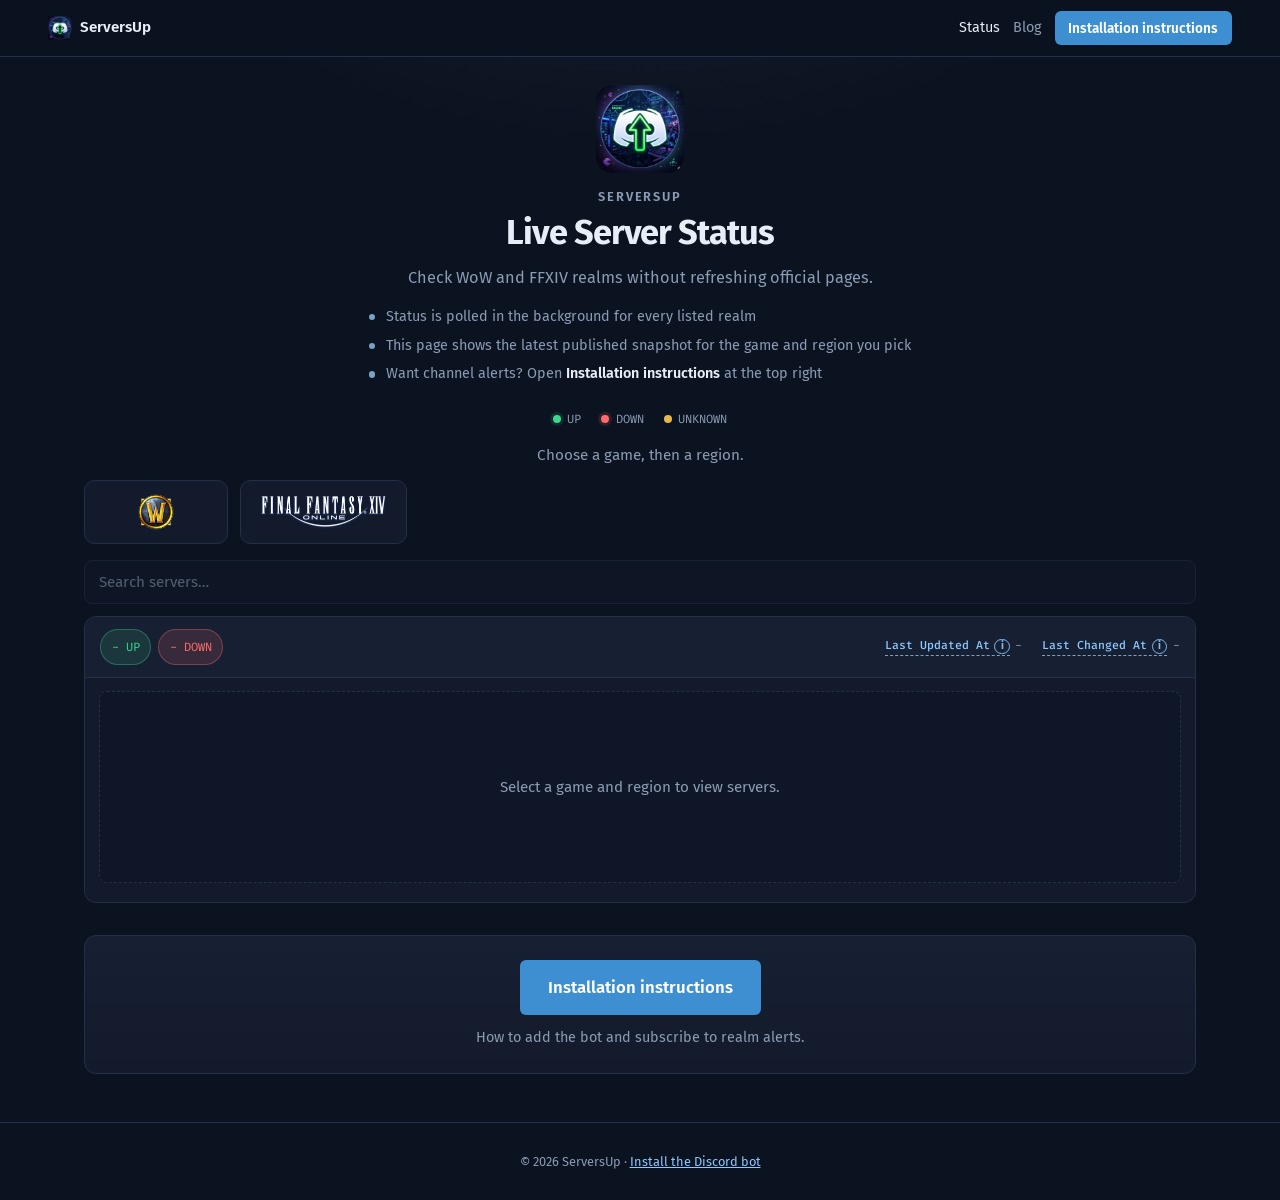
==== index.html @ 2ba9697f "Unify site nav and fix blog post links under /blog. Use status-width nav everywhere, root-absolute h" ====
<!doctype html>
<html lang="en" class="page-status">
  <head>
    <meta charset="utf-8" />
    <meta name="viewport" content="width=device-width, initial-scale=1" />
    <script async src="https://www.googletagmanager.com/gtag/js?id=G-ZQGB78C9LT"></script>
    <script>
      window.dataLayer = window.dataLayer || [];
      function gtag(){dataLayer.push(arguments);}
      gtag("js", new Date());
      gtag("config", "G-ZQGB78C9LT");
    </script>
    <meta
      name="description"
      content="Live World of Warcraft and Final Fantasy XIV server status. UP/DOWN for every region and realm."
    />
    <meta name="google-site-verification" content="3O4IgP7ot535317-PgIAuTH9Vs6JbioPY5-s9xnembQ" />
    <link rel="canonical" href="https://serversup.armasn.dev/" />
    <title>ServersUp | Live Game Server Status</title>
    <meta property="og:type" content="website" />
    <meta property="og:title" content="ServersUp | Live Game Server Status" />
    <meta
      property="og:description"
      content="Live World of Warcraft and Final Fantasy XIV server status. UP/DOWN for every region and realm."
    />
    <meta property="og:url" content="https://serversup.armasn.dev/" />
    <meta property="og:image" content="https://serversup.armasn.dev/assets/serversup-logo.png" />
    <meta name="twitter:card" content="summary" />
    <meta name="twitter:title" content="ServersUp | Live Game Server Status" />
    <meta
      name="twitter:description"
      content="Live World of Warcraft and Final Fantasy XIV server status. UP/DOWN for every region and realm."
    />
    <meta name="twitter:image" content="https://serversup.armasn.dev/assets/serversup-logo.png" />
    <link rel="icon" href="/assets/serversup-logo.png" type="image/png" />
    <link rel="stylesheet" href="/styles.css" />
  </head>
  <body>
    <a class="skip-link" href="#status">Skip to status</a>

    <header class="site-header">
      <nav class="nav" aria-label="Primary">
        <a class="brand" href="/">
          <img src="/assets/serversup-logo.png" alt="" width="24" height="24" decoding="async" />
          <span>ServersUp</span>
        </a>
        <div class="nav-links">
          <a class="nav-link is-current" href="/" aria-current="page">Status</a>
          <a class="nav-link" href="/blog/">Blog</a>
          <a class="btn-cta btn-cta--sm" href="/install/">Installation instructions</a>
        </div>
      </nav>
    </header>

    <main class="status-page" id="status">
      <header class="status-hero">
        <img
          class="status-hero__logo"
          src="./assets/serversup-logo.png"
          alt=""
          width="88"
          height="88"
          decoding="async"
        />
        <p class="status-hero__brand">ServersUp</p>
        <h1 class="status-hero__title">Live Server Status</h1>
        <p class="status-hero__lede">
          Check WoW and FFXIV realms without refreshing official pages.
        </p>
        <ul class="status-hero__points" aria-label="How this page works">
          <li>Status is polled in the background for every listed realm</li>
          <li>This page shows the latest published snapshot for the game and region you pick</li>
          <li>Want channel alerts? Open <strong>Installation instructions</strong> at the top right</li>
        </ul>
      </header>

      <div class="status-legend" aria-label="Status legend">
        <span class="status-legend__item"><span class="server-dot server-dot--up" aria-hidden="true"></span> UP</span>
        <span class="status-legend__item"><span class="server-dot server-dot--down" aria-hidden="true"></span> DOWN</span>
        <span class="status-legend__item"><span class="server-dot server-dot--unknown" aria-hidden="true"></span> UNKNOWN</span>
      </div>

      <p class="status-prompt" data-status-sub>Choose a game, then a region.</p>

      <div class="status-pick" data-status-games role="tablist" aria-label="Game">
        <button
          type="button"
          class="status-pick__btn"
          data-pick-game="wow"
          role="tab"
          aria-selected="false"
          aria-label="World of Warcraft"
        >
          <img
            class="status-pick__logo"
            src="./assets/wow-logo-small-transparent.png"
            alt=""
            width="120"
            height="48"
            decoding="async"
          />
        </button>
        <button
          type="button"
          class="status-pick__btn"
          data-pick-game="ffxiv"
          role="tab"
          aria-selected="false"
          aria-label="Final Fantasy XIV"
        >
          <img
            class="status-pick__logo status-pick__logo--wide"
            src="./assets/ffxiv-logo-small-transparent.png"
            alt=""
            width="140"
            height="48"
            decoding="async"
          />
        </button>
      </div>

      <div class="status-pick status-pick--regions" data-status-regions hidden role="tablist" aria-label="Region"></div>

      <div class="status-panel" data-status-panel>
        <div class="status-toolbar">
          <label class="sr-only" for="status-search">Search servers</label>
          <input
            id="status-search"
            class="status-search"
            type="search"
            placeholder="Search servers…"
            data-status-search
            autocomplete="off"
            disabled
          />
        </div>

        <div class="server-panel">
          <div class="status-summary" data-status-foot>
            <div class="status-totals" data-status-totals aria-live="polite">
              <span class="stat stat--up">- UP</span>
              <span class="stat stat--down">- DOWN</span>
            </div>
            <div class="status-meta" data-status-meta aria-live="polite">
              <div class="status-meta__line">
                <button
                  type="button"
                  class="status-meta__label status-meta__label--hint"
                  data-tip="When this list was last automatically refreshed."
                  aria-describedby="tip-updated"
                >
                  Last Updated At
                  <span class="status-meta__info" aria-hidden="true">i</span>
                </button>
                <span data-meta-updated>-</span>
                <span class="status-tip" id="tip-updated" role="tooltip">
                  When this list was last automatically refreshed.
                </span>
              </div>
              <div class="status-meta__line">
                <button
                  type="button"
                  class="status-meta__label status-meta__label--hint"
                  data-tip="When a server in this list went up or down most recently. Instantly updates when a server does go up or down."
                  aria-describedby="tip-changed"
                >
                  Last Changed At
                  <span class="status-meta__info" aria-hidden="true">i</span>
                </button>
                <span data-meta-changed>-</span>
                <span class="status-tip" id="tip-changed" role="tooltip">
                  When a server in this list went up or down most recently. Instantly updates when a server does go up or down.
                </span>
              </div>
            </div>
          </div>

          <div class="server-grid" data-status-grid aria-live="polite">
            <div class="server-placeholder" data-status-placeholder>
              Select a game and region to view servers.
            </div>
          </div>
        </div>

        <p class="status-inline-msg status-inline-msg--error" data-status-error hidden></p>
        <p class="status-inline-msg" data-status-loading hidden>Loading statuses…</p>
      </div>

      <div class="status-cta">
        <a class="btn-cta btn-cta--lg" href="./install/">Installation instructions</a>
        <p class="status-cta__hint">How to add the bot and subscribe to realm alerts.</p>
      </div>
    </main>

    <footer class="site-footer">
      <p>© <span id="year"></span> ServersUp · <a href="./install/">Install the Discord bot</a></p>
    </footer>

    <script src="./status.js"></script>
  </body>
</html>
---- styles.css ----
@import url("https://fonts.googleapis.com/css2?family=Fira+Code:wght@400;500;600&family=Fira+Sans:wght@400;500;600;700&display=swap");

:root {
  --bg: #0b1220;
  --bg-elevated: #121a2b;
  --bg-soft: #172033;
  --text: #e8eef7;
  --muted: #8b9bb4;
  --border: #243049;
  --border-strong: #334564;
  --link: #8ec8ff;
  --link-hover: #c2e0ff;
  --accent: #7aa2c4;
  --accent-dim: rgba(122, 162, 196, 0.16);
  --up: #3dd68c;
  --up-dim: rgba(61, 214, 140, 0.12);
  --down: #ff6b6b;
  --down-dim: rgba(255, 107, 107, 0.14);
  --unknown: #e6b84d;
  --unknown-dim: rgba(230, 184, 77, 0.14);
  --discord: #5865f2;
  --discord-hover: #4752c4;
  --cta: #3d8fd1;
  --cta-hover: #2f7bb8;
  --max: 58rem;
  --max-status: 72rem;
  --demo-bleed: 1.5rem;
  --radius: 0.5rem;
  --font-sans: "Fira Sans", ui-sans-serif, system-ui, sans-serif;
  --font-mono: "Fira Code", ui-monospace, SFMono-Regular, Menlo, monospace;
  --ease: 160ms ease;
  --scrollbar-size: 8px;
  --scrollbar-track: transparent;
  --scrollbar-thumb: #334564;
  --scrollbar-thumb-hover: #4a6288;
}

*,
*::before,
*::after {
  box-sizing: border-box;
}

html {
  scroll-behavior: smooth;
  scrollbar-width: thin;
  scrollbar-color: var(--scrollbar-thumb) var(--scrollbar-track);
}

html::-webkit-scrollbar,
body::-webkit-scrollbar,
*::-webkit-scrollbar {
  width: var(--scrollbar-size);
  height: var(--scrollbar-size);
}

html::-webkit-scrollbar-track,
body::-webkit-scrollbar-track,
*::-webkit-scrollbar-track {
  background: var(--scrollbar-track);
}

html::-webkit-scrollbar-thumb,
body::-webkit-scrollbar-thumb,
*::-webkit-scrollbar-thumb {
  background: var(--scrollbar-thumb);
  border-radius: 999px;
  border: 2px solid transparent;
  background-clip: padding-box;
}

html::-webkit-scrollbar-thumb:hover,
body::-webkit-scrollbar-thumb:hover,
*::-webkit-scrollbar-thumb:hover {
  background: var(--scrollbar-thumb-hover);
  background-clip: padding-box;
}

body {
  margin: 0;
  min-height: 100vh;
  font: 1rem/1.55 var(--font-sans);
  color: var(--text);
  background:
    radial-gradient(ellipse 70% 40% at 50% -10%, rgba(122, 162, 196, 0.1), transparent 55%),
    var(--bg);
}

img {
  max-width: 100%;
  height: auto;
}

a {
  color: var(--link);
  transition: color var(--ease);
}

a:hover {
  color: var(--link-hover);
}

code {
  font-family: var(--font-mono);
  font-size: 0.88em;
  padding: 0.1em 0.35em;
  border-radius: 0.25rem;
  background: var(--bg-elevated);
  border: 1px solid var(--border);
}

.sr-only {
  position: absolute;
  width: 1px;
  height: 1px;
  padding: 0;
  margin: -1px;
  overflow: hidden;
  clip: rect(0, 0, 0, 0);
  white-space: nowrap;
  border: 0;
}

.skip-link {
  position: absolute;
  left: -9999px;
}

.skip-link:focus {
  left: 1rem;
  top: 1rem;
  padding: 0.5rem 0.75rem;
  background: var(--bg-elevated);
  border: 1px solid var(--border-strong);
  border-radius: var(--radius);
  z-index: 30;
  color: var(--text);
}

/* -- Header -- */

.site-header {
  position: sticky;
  top: 0;
  z-index: 20;
  border-bottom: 1px solid var(--border);
  padding: 0.7rem 1.25rem;
  background: rgba(11, 18, 32, 0.9);
  backdrop-filter: blur(12px);
}

.nav {
  display: flex;
  flex-wrap: wrap;
  align-items: center;
  justify-content: space-between;
  gap: 0.75rem;
  max-width: calc(var(--max-status) + 2rem);
  margin-inline: auto;
}

.brand {
  display: flex;
  align-items: center;
  gap: 0.5rem;
  font-weight: 600;
  font-size: 0.95rem;
  color: var(--text);
  text-decoration: none;
  cursor: pointer;
}

.brand:hover {
  color: var(--text);
  text-decoration: none;
}

.nav-toggle {
  display: none;
  padding: 0.5rem 0.85rem;
  border: 1px solid var(--border);
  background: var(--bg-elevated);
  color: var(--text);
  font-family: var(--font-sans);
  font-size: 0.9rem;
  border-radius: var(--radius);
  cursor: pointer;
}

.nav-links {
  display: flex;
  flex-wrap: wrap;
  align-items: center;
  gap: 0.85rem;
  font-size: 0.9rem;
}

.nav-link {
  color: var(--muted);
  text-decoration: none;
  cursor: pointer;
}

.nav-link:hover {
  color: var(--text);
  text-decoration: none;
}

.nav-link.is-current {
  color: var(--text);
}

.btn-discord {
  display: inline-flex;
  align-items: center;
  justify-content: center;
  padding: 0.55rem 1.1rem;
  border: none;
  border-radius: 6px;
  background: var(--discord);
  color: #fff;
  font-family: var(--font-sans);
  font-size: 0.9rem;
  font-weight: 600;
  text-decoration: none;
  cursor: pointer;
  transition: background var(--ease);
}

.btn-discord:hover {
  background: var(--discord-hover);
  color: #fff;
  text-decoration: none;
}

.btn-discord--sm {
  padding: 0.4rem 0.8rem;
  font-size: 0.85rem;
}

.btn-cta {
  display: inline-flex;
  align-items: center;
  justify-content: center;
  padding: 0.55rem 1.1rem;
  border: none;
  border-radius: 6px;
  background: var(--cta);
  color: #fff;
  font-family: var(--font-sans);
  font-size: 0.9rem;
  font-weight: 600;
  text-decoration: none;
  cursor: pointer;
  white-space: nowrap;
  transition: background var(--ease);
}

.btn-cta:hover {
  background: var(--cta-hover);
  color: #fff;
  text-decoration: none;
}

.btn-cta--sm {
  padding: 0.4rem 0.85rem;
  font-size: 0.85rem;
}

.btn-cta--lg {
  padding: 0.9rem 1.75rem;
  font-size: 1.05rem;
  min-height: 52px;
}

/* -- Status page -- */

.status-page {
  max-width: var(--max-status);
  margin-inline: auto;
  padding: 1.5rem 1.25rem 3rem;
}

.status-hero {
  text-align: center;
  max-width: 40rem;
  margin: 0.25rem auto 1.5rem;
}

.status-hero__logo {
  display: block;
  width: 88px;
  height: 88px;
  margin: 0 auto 0.85rem;
  border-radius: 1rem;
}

.status-hero__brand {
  margin: 0;
  font-size: 0.8rem;
  font-weight: 600;
  letter-spacing: 0.14em;
  text-transform: uppercase;
  color: var(--muted);
}

.status-hero__title {
  margin: 0.4rem 0 0;
  font-size: clamp(1.65rem, 3.5vw, 2.15rem);
  font-weight: 700;
  letter-spacing: -0.03em;
  line-height: 1.15;
}

.status-hero__lede {
  margin: 0.75rem 0 0;
  color: var(--muted);
  font-size: 1.02rem;
  line-height: 1.55;
}

.status-hero__points {
  list-style: none;
  margin: 1rem auto 0;
  padding: 0;
  display: flex;
  flex-direction: column;
  gap: 0.4rem;
  width: fit-content;
  max-width: 100%;
  text-align: left;
  color: var(--muted);
  font-size: 0.9rem;
}

.status-hero__points li {
  position: relative;
  padding-left: 1.1rem;
}

.status-hero__points li::before {
  content: "";
  position: absolute;
  left: 0;
  top: 0.55em;
  width: 0.4rem;
  height: 0.4rem;
  border-radius: 50%;
  background: var(--accent);
}

.status-hero__points strong {
  color: var(--text);
  font-weight: 600;
}

.status-legend {
  display: flex;
  flex-wrap: wrap;
  justify-content: center;
  gap: 0.75rem 1.25rem;
  margin: 0 0 1rem;
  font-family: var(--font-mono);
  font-size: 0.75rem;
  color: var(--muted);
}

.status-legend__item {
  display: inline-flex;
  align-items: center;
  gap: 0.4rem;
}

.status-prompt {
  margin: 0 0 0.75rem;
  text-align: center;
  color: var(--muted);
  font-size: 0.95rem;
}

.status-cta {
  margin-top: 2rem;
  padding: 1.5rem 1.25rem;
  text-align: center;
  border: 1px solid var(--border);
  border-radius: 0.75rem;
  background: linear-gradient(180deg, var(--bg-soft) 0%, var(--bg-elevated) 100%);
}

.btn-discord--lg {
  padding: 0.9rem 1.75rem;
  font-size: 1.05rem;
  min-height: 52px;
}

.status-cta__hint {
  margin: 0.75rem 0 0;
  color: var(--muted);
  font-size: 0.9rem;
}

.status-head {
  display: flex;
  flex-wrap: wrap;
  align-items: flex-end;
  justify-content: space-between;
  gap: 1rem;
  margin-bottom: 1.25rem;
}

.status-head h1 {
  margin: 0;
  font-size: clamp(1.5rem, 3vw, 2rem);
  font-weight: 700;
  letter-spacing: -0.03em;
}

.status-head__sub {
  margin: 0.35rem 0 0;
  color: var(--muted);
  font-size: 0.95rem;
}

.status-pick {
  display: flex;
  flex-wrap: wrap;
  gap: 0.75rem;
  margin-bottom: 1rem;
}

.status-pick__btn {
  display: inline-flex;
  align-items: center;
  justify-content: center;
  min-height: 64px;
  min-width: 9rem;
  padding: 0.75rem 1.1rem;
  border: 1px solid var(--border);
  border-radius: 0.65rem;
  background: var(--bg-elevated);
  cursor: pointer;
  transition: border-color var(--ease), background var(--ease), box-shadow var(--ease);
}

.status-pick__btn:hover {
  border-color: var(--border-strong);
  background: var(--bg-soft);
}

.status-pick__btn.is-active {
  border-color: var(--accent);
  background: var(--accent-dim);
  box-shadow: inset 0 0 0 1px var(--accent);
}

.status-pick__btn:focus-visible {
  outline: 2px solid var(--accent);
  outline-offset: 2px;
}

.status-pick__logo {
  display: block;
  height: 36px;
  width: auto;
  max-width: 130px;
  object-fit: contain;
}

.status-pick__logo--wide {
  max-width: 150px;
}

.status-pick--regions {
  gap: 0.45rem;
}

.status-pick__region {
  min-height: 44px;
  padding: 0.45rem 0.9rem;
  border: 1px solid var(--border);
  border-radius: var(--radius);
  background: var(--bg-elevated);
  color: var(--muted);
  font-family: var(--font-sans);
  font-size: 0.9rem;
  font-weight: 600;
  letter-spacing: 0.04em;
  cursor: pointer;
  transition: background var(--ease), color var(--ease), border-color var(--ease);
}

.status-pick__region:hover {
  color: var(--text);
  border-color: var(--border-strong);
}

.status-pick__region.is-active {
  color: var(--text);
  border-color: var(--accent);
  background: var(--accent-dim);
}

.status-pick__region:focus-visible {
  outline: 2px solid var(--accent);
  outline-offset: 2px;
}

.status-pick--regions[hidden] {
  display: none;
}

.status-panel {
  margin-top: 0.25rem;
}

.status-toolbar {
  display: flex;
  flex-wrap: wrap;
  align-items: center;
  gap: 0.65rem;
  margin-bottom: 0.75rem;
}

.status-search {
  flex: 1 1 14rem;
  min-height: 44px;
  padding: 0.55rem 0.85rem;
  border: 1px solid var(--border);
  border-radius: var(--radius);
  background: var(--bg-elevated);
  color: var(--text);
  font-family: var(--font-sans);
  font-size: 0.95rem;
}

.status-search:disabled {
  opacity: 0.55;
  cursor: not-allowed;
}

.status-search::placeholder {
  color: var(--muted);
}

.status-search:focus {
  outline: 2px solid var(--accent);
  outline-offset: 1px;
  border-color: transparent;
}

.server-panel {
  border: 1px solid var(--border);
  border-radius: 0.75rem;
  background: var(--bg-elevated);
}

.status-summary {
  display: flex;
  flex-wrap: wrap;
  align-items: center;
  justify-content: space-between;
  gap: 0.75rem 1.25rem;
  padding: 0.75rem 0.95rem;
  border-bottom: 1px solid var(--border);
  border-radius: 0.75rem 0.75rem 0 0;
  background: var(--bg-soft);
}

.status-meta {
  font-family: var(--font-mono);
  font-size: 0.72rem;
  color: var(--muted);
  line-height: 1.45;
  display: flex;
  flex-wrap: wrap;
  gap: 0.35rem 1.25rem;
}

.status-meta__line {
  margin: 0;
  position: relative;
  display: inline-flex;
  flex-wrap: wrap;
  align-items: baseline;
  gap: 0.25rem 0.35rem;
}

.status-meta__label {
  color: var(--text);
  font-weight: 500;
  margin-right: 0;
  font-family: inherit;
  font-size: inherit;
  line-height: inherit;
  padding: 0;
  border: none;
  background: none;
  display: inline-flex;
  align-items: center;
  gap: 0.3rem;
}

.status-meta__label--hint {
  cursor: help;
  border-bottom: 1px dashed var(--accent);
  color: var(--link);
}

.status-meta__label--hint:hover,
.status-meta__label--hint:focus-visible {
  color: var(--link-hover);
  border-bottom-style: solid;
  outline: none;
}

.status-meta__info {
  display: inline-flex;
  align-items: center;
  justify-content: center;
  width: 0.95rem;
  height: 0.95rem;
  border-radius: 999px;
  border: 1px solid currentColor;
  font-family: var(--font-sans);
  font-size: 0.65rem;
  font-weight: 700;
  line-height: 1;
  flex-shrink: 0;
  opacity: 0.9;
}

.status-tip {
  position: absolute;
  left: 0;
  top: calc(100% + 0.45rem);
  bottom: auto;
  right: auto;
  z-index: 5;
  width: min(18rem, 70vw);
  padding: 0.55rem 0.7rem;
  border: 1px solid var(--border-strong);
  border-radius: var(--radius);
  background: var(--bg);
  color: var(--text);
  font-family: var(--font-sans);
  font-size: 0.8rem;
  font-weight: 400;
  line-height: 1.4;
  text-align: left;
  box-shadow: 0 8px 24px rgba(0, 0, 0, 0.35);
  opacity: 0;
  visibility: hidden;
  pointer-events: none;
  transform: translateY(-0.2rem);
  transition: opacity 120ms ease, transform 120ms ease, visibility 120ms ease;
}

.status-meta__line:hover .status-tip,
.status-meta__line:focus-within .status-tip {
  opacity: 1;
  visibility: visible;
  transform: translateY(0);
}

.server-grid {
  display: grid;
  grid-template-columns: repeat(auto-fill, minmax(10.5rem, 1fr));
  gap: 0.35rem;
  min-height: 14rem;
  padding: 0.85rem;
  align-content: start;
}

.server-placeholder {
  grid-column: 1 / -1;
  display: flex;
  align-items: center;
  justify-content: center;
  min-height: 12rem;
  padding: 1.5rem 1rem;
  text-align: center;
  color: var(--muted);
  font-size: 0.95rem;
  border: 1px dashed var(--border);
  border-radius: var(--radius);
  background: rgba(11, 18, 32, 0.35);
}

.status-totals {
  display: flex;
  flex-wrap: wrap;
  gap: 0.45rem;
}

.status-inline-msg {
  margin: 0.75rem 0 0;
  font-size: 0.9rem;
  color: var(--muted);
}

.status-inline-msg--error {
  color: var(--down);
}

.status-inline-msg[hidden] {
  display: none;
}

.stat {
  display: inline-flex;
  align-items: center;
  gap: 0.35rem;
  min-height: 36px;
  padding: 0.25rem 0.65rem;
  border-radius: 999px;
  border: 1px solid var(--border);
  font-family: var(--font-mono);
  font-size: 0.75rem;
  color: var(--muted);
  background: var(--bg);
}

.stat--up {
  color: var(--up);
  border-color: rgba(61, 214, 140, 0.35);
  background: var(--up-dim);
}

.stat--down {
  color: var(--down);
  border-color: rgba(255, 107, 107, 0.35);
  background: var(--down-dim);
}

.stat--unknown {
  color: var(--unknown);
  border-color: rgba(230, 184, 77, 0.35);
  background: var(--unknown-dim);
}

.server-row {
  display: flex;
  align-items: center;
  gap: 0.5rem;
  min-height: 2rem;
  padding: 0.35rem 0.5rem;
  border-radius: 0.35rem;
  background: rgba(11, 18, 32, 0.45);
  border: 1px solid transparent;
}

.server-row:hover {
  border-color: var(--border);
  background: var(--bg);
}

.server-row--down {
  border-color: rgba(255, 107, 107, 0.25);
  background: var(--down-dim);
}

.server-row--skeleton {
  pointer-events: none;
  opacity: 0.55;
}

.server-dot {
  flex-shrink: 0;
  width: 0.5rem;
  height: 0.5rem;
  border-radius: 50%;
  background: var(--unknown);
}

.server-dot--up {
  background: var(--up);
  box-shadow: 0 0 0 3px var(--up-dim);
}

.server-dot--down {
  background: var(--down);
  box-shadow: 0 0 0 3px var(--down-dim);
}

.server-dot--unknown {
  background: var(--unknown);
}

.server-dot--skeleton,
.server-name--skeleton,
.server-flag--skeleton {
  background: var(--border);
  border-radius: 0.25rem;
  box-shadow: none;
}

.server-dot--skeleton {
  border-radius: 50%;
}

.server-name {
  min-width: 0;
  overflow: hidden;
  text-overflow: ellipsis;
  white-space: nowrap;
  font-family: var(--font-mono);
  font-size: 0.75rem;
  color: var(--text);
}

.server-name--skeleton {
  flex: 1;
  height: 0.7rem;
  animation: skeleton-pulse 1.2s ease-in-out infinite;
}

.server-flag {
  margin-left: auto;
  flex-shrink: 0;
  font-family: var(--font-mono);
  font-size: 0.62rem;
  font-weight: 600;
  letter-spacing: 0.04em;
  color: var(--muted);
}

.server-flag--skeleton {
  width: 1.75rem;
  height: 0.65rem;
  animation: skeleton-pulse 1.2s ease-in-out infinite;
}

.server-row--down .server-flag {
  color: var(--down);
}

@keyframes skeleton-pulse {
  0%,
  100% {
    opacity: 0.45;
  }
  50% {
    opacity: 0.9;
  }
}

@media (prefers-reduced-motion: reduce) {
  .server-name--skeleton,
  .server-flag--skeleton {
    animation: none;
  }
}

.site-footer {
  border-top: 1px solid var(--border);
  padding: 1rem 1.25rem;
  font-size: 0.8rem;
  color: var(--muted);
  text-align: center;
}

/* -- Install / docs page -- */

.doc {
  max-width: var(--max-status);
  margin-inline: auto;
  padding: 2rem 1.25rem 3rem;
}

.doc h2 {
  margin: 2.5rem 0 0.85rem;
  font-size: 1.35rem;
  font-weight: 600;
  letter-spacing: -0.01em;
  padding-bottom: 0.35rem;
  border-bottom: 1px solid var(--border);
}

.doc p {
  margin: 0 0 1rem;
  color: var(--muted);
}

.doc .lead {
  font-size: 1.05rem;
  color: var(--text);
}

.doc .muted {
  color: var(--muted);
}

.doc ol,
.doc ul {
  margin: 0 0 1rem;
  padding-left: 1.5rem;
  color: var(--muted);
}

.doc li {
  margin: 0.35rem 0;
}

.doc article h1 {
  margin: 0 0 0.5rem;
  font-size: 1.75rem;
  font-weight: 700;
  letter-spacing: -0.02em;
  line-height: 1.25;
  color: var(--text);
}

.doc article > header {
  margin-bottom: 1.5rem;
}

.post-meta {
  margin: 0;
  font-size: 0.9rem;
  color: var(--muted);
}

.doc h3 {
  margin: 1.5rem 0 0.5rem;
  font-size: 1.05rem;
  font-weight: 600;
  color: var(--text);
}

.blog-index-header {
  margin-bottom: 1.75rem;
}

.blog-index-header h1 {
  margin: 0 0 0.5rem;
  font-size: 1.75rem;
  font-weight: 700;
  letter-spacing: -0.02em;
}

.blog-list {
  list-style: none;
  margin: 0;
  padding: 0;
}

.blog-list > li {
  margin: 0;
  border-top: 1px solid var(--border);
}

.blog-list > li:last-child {
  border-bottom: 1px solid var(--border);
}

.blog-list__link {
  display: flex;
  flex-direction: column;
  gap: 0.35rem;
  padding: 1.15rem 0;
  text-decoration: none;
  color: inherit;
}

.blog-list__link:hover {
  text-decoration: none;
}

.blog-list__link:hover .blog-list__title {
  color: var(--accent);
}

.blog-list__title {
  font-size: 1.1rem;
  font-weight: 600;
  color: var(--text);
}

.blog-list__date {
  font-size: 0.85rem;
  color: var(--muted);
}

.blog-list__excerpt {
  font-size: 0.95rem;
  color: var(--muted);
  line-height: 1.45;
}

.hero {
  padding-bottom: 1.25rem;
  margin-bottom: 0.5rem;
}

.hero-main {
  display: flex;
  align-items: center;
  gap: 1rem;
}

.hero-logo {
  width: 64px;
  height: 64px;
  border-radius: 0.65rem;
}

.hero-copy h1 {
  margin: 0;
  font-size: 1.65rem;
  font-weight: 700;
  letter-spacing: -0.02em;
}

.hero-tagline {
  margin: 0.35rem 0 0;
  color: var(--muted);
}

.hero-games {
  display: flex;
  flex-wrap: wrap;
  align-items: center;
  gap: 0.75rem;
  margin-top: 0.75rem;
}

.hero-games__link {
  display: inline-flex;
  align-items: center;
  padding: 0.35rem 0.5rem;
  border: 1px solid var(--border);
  border-radius: var(--radius);
  background: var(--bg-elevated);
  transition: border-color var(--ease), background var(--ease);
}

.hero-games__link:hover {
  border-color: var(--border-strong);
  background: var(--bg-soft);
  text-decoration: none;
}

.hero-games__logo {
  display: block;
  height: 28px;
  width: auto;
  max-width: 100px;
  object-fit: contain;
}

.hero-games__logo--wide {
  max-width: 120px;
}

.alert-example {
  display: block;
  width: 100%;
  max-width: 36rem;
  height: auto;
  margin: 0.25rem 0 0;
  border: 1px solid var(--border);
  border-radius: var(--radius);
  background: #111;
}

.demo-gif {
  display: block;
  width: 100%;
  max-width: none;
  height: auto;
  margin: 0.25rem 0 0;
  border: 1px solid var(--border);
  border-radius: var(--radius);
}

@media (min-width: 640px) {
  .demo-gif {
    width: calc(100% + (2 * var(--demo-bleed)));
    margin-left: 50%;
    transform: translateX(-50%);
  }
}

.games-status {
  min-height: 1.25rem;
  font-size: 0.9rem;
  color: var(--muted);
}

.game-browser {
  margin: 1rem 0;
  border: 1px solid var(--border);
  border-radius: var(--radius);
  background: var(--bg-elevated);
  font-size: 0.9rem;
  overflow: hidden;
}

.game-tabs {
  display: flex;
  flex-wrap: wrap;
  border-bottom: 1px solid var(--border);
}

.game-tab {
  flex: 1 1 auto;
  min-height: 48px;
  display: inline-flex;
  align-items: center;
  justify-content: center;
  padding: 0.65rem;
  border: none;
  border-right: 1px solid var(--border);
  background: transparent;
  cursor: pointer;
  transition: background var(--ease);
}

.game-tab:last-child {
  border-right: none;
}

.game-tab:hover {
  background: var(--bg-soft);
}

.game-tab.is-active {
  background: var(--accent-dim);
  box-shadow: inset 0 -2px 0 var(--accent);
}

.game-tab:focus-visible {
  outline: 2px solid var(--accent);
  outline-offset: -2px;
}

.game-tab__logo {
  height: 28px;
  width: auto;
  max-width: 110px;
  object-fit: contain;
}

.game-tab__logo--wide {
  max-width: 130px;
}

.region-row {
  display: flex;
  flex-wrap: wrap;
  gap: 0.35rem;
  padding: 0.65rem;
  border-bottom: 1px solid var(--border);
}

.region-tab {
  min-height: 40px;
  padding: 0.4rem 0.65rem;
  border: 1px solid var(--border);
  border-radius: var(--radius);
  background: var(--bg);
  color: var(--muted);
  font-family: var(--font-sans);
  font-size: 0.85rem;
  cursor: pointer;
}

.region-tab:hover {
  color: var(--text);
}

.region-tab.is-active {
  color: var(--text);
  border-color: var(--accent);
  background: var(--accent-dim);
}

.search-row {
  display: flex;
  flex-wrap: wrap;
  align-items: center;
  gap: 0.65rem;
  padding: 0.65rem;
  border-bottom: 1px solid var(--border);
}

.search-field {
  flex: 1 1 12rem;
}

.search-field input {
  width: 100%;
  min-height: 44px;
  padding: 0.4rem 0.65rem;
  border: 1px solid var(--border);
  border-radius: var(--radius);
  background: var(--bg);
  color: var(--text);
  font-family: var(--font-sans);
  font-size: 0.95rem;
}

.search-field input:focus {
  outline: 2px solid var(--accent);
  outline-offset: 1px;
  border-color: transparent;
}

.realm-count {
  font-family: var(--font-mono);
  font-size: 0.8rem;
  color: var(--muted);
}

.realm-list {
  list-style: none;
  margin: 0;
  padding: 0;
  max-height: 16rem;
  overflow: auto;
}

.realm-item {
  padding: 0.35rem 0.65rem;
  border-bottom: 1px solid var(--border);
}

.realm-item:last-child {
  border-bottom: none;
}

.realm-item code {
  border: none;
  background: transparent;
  padding: 0;
  font-size: 0.85rem;
}

.realm-empty {
  padding: 1rem 0.65rem;
  text-align: center;
  color: var(--muted);
}

.roadmap {
  list-style: none;
  padding-left: 0;
}

.roadmap li {
  padding: 0.5rem 0.65rem;
  border-left: 2px solid var(--border);
  margin: 0.35rem 0;
}

.roadmap__shipped {
  display: flex;
  flex-wrap: wrap;
  align-items: center;
  gap: 0.5rem 0.75rem;
  border-left-color: var(--accent);
  background: var(--accent-dim);
  border-radius: 0 var(--radius) var(--radius) 0;
}

.roadmap__badge {
  font-family: var(--font-mono);
  font-size: 0.7rem;
  font-weight: 600;
  letter-spacing: 0.04em;
  text-transform: uppercase;
  color: var(--accent);
  padding: 0.15rem 0.45rem;
  border-radius: 0.25rem;
  background: rgba(122, 162, 196, 0.22);
}

.roadmap__shipped-text {
  color: var(--text);
}

.roadmap__date {
  margin-left: auto;
  font-family: var(--font-mono);
  font-size: 0.75rem;
  color: var(--muted);
}

.changelog-list {
  display: flex;
  flex-direction: column;
  gap: 0.5rem;
}

.changelog-entry {
  border: 1px solid var(--border);
  border-radius: var(--radius);
  background: var(--bg-elevated);
  overflow: hidden;
}

.changelog-entry summary {
  display: flex;
  align-items: center;
  justify-content: space-between;
  gap: 1rem;
  padding: 0.65rem 0.85rem;
  cursor: pointer;
  font-weight: 600;
  list-style: none;
}

.changelog-entry summary::-webkit-details-marker {
  display: none;
}

.changelog-entry summary:hover {
  background: var(--bg-soft);
}

.changelog-date {
  font-family: var(--font-mono);
  font-size: 0.8rem;
  font-weight: 400;
  color: var(--muted);
}

.changelog-body {
  padding: 0 0.85rem 0.85rem;
  border-top: 1px solid var(--border);
}

.changelog-body p {
  margin: 0.75rem 0 0;
}

.feedback,
.support {
  margin-top: 2.5rem;
  padding-top: 1.5rem;
  border-top: 1px solid var(--border);
}

.feedback + .support {
  margin-top: 2.25rem;
  padding-top: 0;
  border-top: none;
}

.support-kofi img {
  display: block;
  height: 2.25rem;
  width: auto;
}

.install-back {
  display: inline-flex;
  align-items: center;
  gap: 0.35rem;
  margin-bottom: 1.25rem;
  font-size: 0.9rem;
  color: var(--muted);
  text-decoration: none;
}

.install-back:hover {
  color: var(--text);
  text-decoration: none;
}

@media (prefers-reduced-motion: reduce) {
  html {
    scroll-behavior: auto;
  }
}
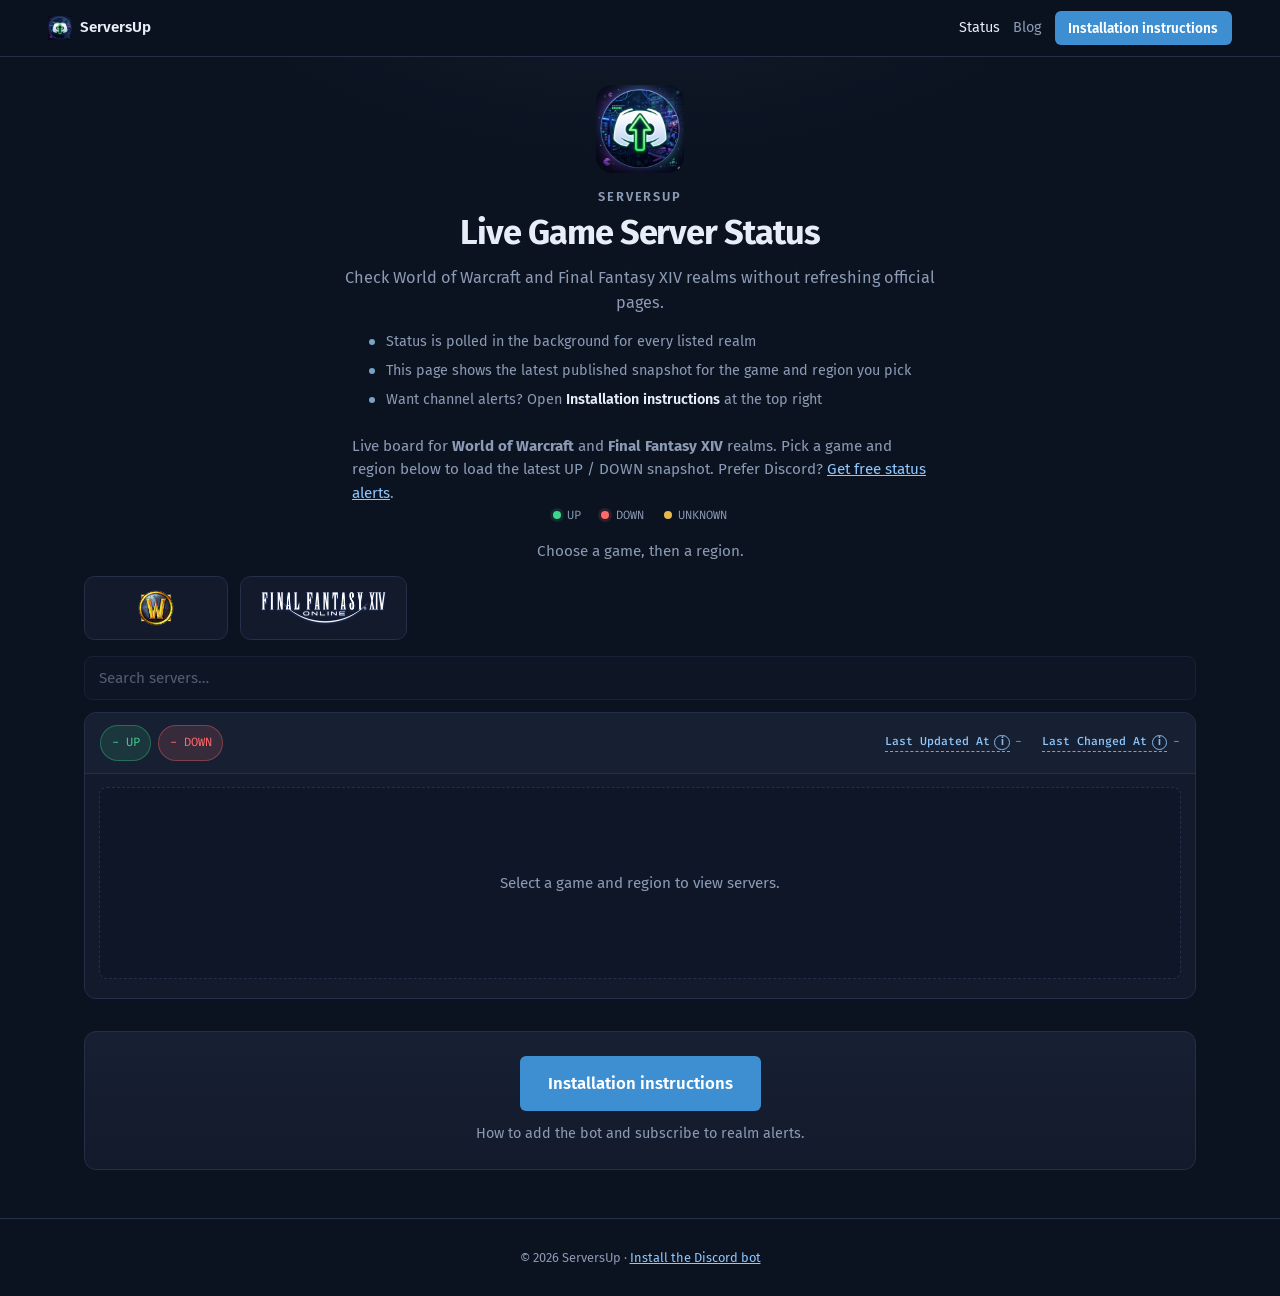
==== commit f65bf938: "Add Sitewide Schema, Status Fallback, And Title Tweaks. Give crawlers crawlable status copy plus Web" ====
--- a/index.html
+++ b/index.html
@@ -34,6 +34,31 @@
     <meta name="twitter:image" content="https://serversup.armasn.dev/assets/serversup-logo.png" />
     <link rel="icon" href="/assets/serversup-logo.png" type="image/png" />
     <link rel="stylesheet" href="/styles.css" />
+    <script type="application/ld+json">
+    {
+      "@context": "https://schema.org",
+      "@graph": [
+        {
+          "@type": "Organization",
+          "@id": "https://serversup.armasn.dev/#organization",
+          "name": "ServersUp",
+          "url": "https://serversup.armasn.dev/",
+          "logo": {
+            "@type": "ImageObject",
+            "url": "https://serversup.armasn.dev/assets/serversup-logo.png"
+          }
+        },
+        {
+          "@type": "WebSite",
+          "@id": "https://serversup.armasn.dev/#website",
+          "name": "ServersUp",
+          "url": "https://serversup.armasn.dev/",
+          "description": "Live World of Warcraft and Final Fantasy XIV server status, plus free Discord alerts when a realm you watch changes.",
+          "publisher": { "@id": "https://serversup.armasn.dev/#organization" }
+        }
+      ]
+    }
+    </script>
   </head>
   <body>
     <a class="skip-link" href="#status">Skip to status</a>
@@ -56,16 +81,16 @@
       <header class="status-hero">
         <img
           class="status-hero__logo"
-          src="./assets/serversup-logo.png"
+          src="/assets/serversup-logo.png"
           alt=""
           width="88"
           height="88"
           decoding="async"
         />
         <p class="status-hero__brand">ServersUp</p>
-        <h1 class="status-hero__title">Live Server Status</h1>
+        <h1 class="status-hero__title">Live Game Server Status</h1>
         <p class="status-hero__lede">
-          Check WoW and FFXIV realms without refreshing official pages.
+          Check World of Warcraft and Final Fantasy XIV realms without refreshing official pages.
         </p>
         <ul class="status-hero__points" aria-label="How this page works">
           <li>Status is polled in the background for every listed realm</li>
@@ -73,6 +98,20 @@
           <li>Want channel alerts? Open <strong>Installation instructions</strong> at the top right</li>
         </ul>
       </header>
+
+      <noscript>
+        <p class="status-seo-fallback">
+          ServersUp shows live game server status for World of Warcraft and Final Fantasy XIV across supported
+          regions. Enable JavaScript to browse the interactive board, or
+          <a href="/install/">install the free Discord bot</a> for alerts when a realm you watch goes up or down.
+        </p>
+      </noscript>
+
+      <p class="status-seo-fallback">
+        Live board for <strong>World of Warcraft</strong> and <strong>Final Fantasy XIV</strong> realms. Pick a
+        game and region below to load the latest UP / DOWN snapshot. Prefer Discord?
+        <a href="/install/">Get free status alerts</a>.
+      </p>
 
       <div class="status-legend" aria-label="Status legend">
         <span class="status-legend__item"><span class="server-dot server-dot--up" aria-hidden="true"></span> UP</span>
@@ -93,7 +132,7 @@
         >
           <img
             class="status-pick__logo"
-            src="./assets/wow-logo-small-transparent.png"
+            src="/assets/wow-logo-small-transparent.png"
             alt=""
             width="120"
             height="48"
@@ -110,7 +149,7 @@
         >
           <img
             class="status-pick__logo status-pick__logo--wide"
-            src="./assets/ffxiv-logo-small-transparent.png"
+            src="/assets/ffxiv-logo-small-transparent.png"
             alt=""
             width="140"
             height="48"
@@ -187,15 +226,15 @@
       </div>
 
       <div class="status-cta">
-        <a class="btn-cta btn-cta--lg" href="./install/">Installation instructions</a>
+        <a class="btn-cta btn-cta--lg" href="/install/">Installation instructions</a>
         <p class="status-cta__hint">How to add the bot and subscribe to realm alerts.</p>
       </div>
     </main>
 
     <footer class="site-footer">
-      <p>© <span id="year"></span> ServersUp · <a href="./install/">Install the Discord bot</a></p>
+      <p>© <span id="year"></span> ServersUp · <a href="/install/">Install the Discord bot</a></p>
     </footer>
 
-    <script src="./status.js"></script>
+    <script src="/status.js"></script>
   </body>
 </html>
--- a/styles.css
+++ b/styles.css
@@ -24,6 +24,8 @@
   --cta-hover: #2f7bb8;
   --max: 58rem;
   --max-status: 72rem;
+  --reading: 44rem;
+  --text-reading: #cbd6e8;
   --demo-bleed: 1.5rem;
   --radius: 0.5rem;
   --font-sans: "Fira Sans", ui-sans-serif, system-ui, sans-serif;
@@ -319,6 +321,27 @@
   line-height: 1.55;
 }
 
+.status-seo-fallback {
+  margin: 1rem auto 0;
+  max-width: 36rem;
+  color: var(--muted);
+  font-size: 0.95rem;
+  line-height: 1.55;
+}
+
+.status-seo-fallback a {
+  color: var(--link);
+}
+
+noscript .status-seo-fallback {
+  margin-top: 1rem;
+  padding: 0.85rem 1rem;
+  border: 1px solid var(--border);
+  border-radius: 0.65rem;
+  background: var(--bg-soft);
+  color: var(--text);
+}
+
 .status-hero__points {
   list-style: none;
   margin: 1rem auto 0;
@@ -901,90 +924,351 @@
   margin: 0.35rem 0;
 }
 
-.doc article h1 {
-  margin: 0 0 0.5rem;
-  font-size: 1.75rem;
+/* -- Blog index -- */
+
+.eyebrow {
+  margin: 0 0 0.75rem;
+  font-size: 0.78rem;
+  font-weight: 600;
+  letter-spacing: 0.09em;
+  text-transform: uppercase;
+  color: var(--link);
+}
+
+.blog-index-header {
+  max-width: var(--reading);
+  margin: 0 auto 2.25rem;
+}
+
+.blog-index-header h1 {
+  margin: 0 0 0.65rem;
+  font-size: clamp(1.9rem, 4vw, 2.4rem);
   font-weight: 700;
-  letter-spacing: -0.02em;
-  line-height: 1.25;
-  color: var(--text);
-}
-
-.doc article > header {
-  margin-bottom: 1.5rem;
-}
-
-.post-meta {
+  letter-spacing: -0.03em;
+  line-height: 1.12;
+  color: var(--text);
+}
+
+.blog-index-header .lead {
   margin: 0;
-  font-size: 0.9rem;
-  color: var(--muted);
-}
-
-.doc h3 {
-  margin: 1.5rem 0 0.5rem;
   font-size: 1.05rem;
-  font-weight: 600;
-  color: var(--text);
-}
-
-.blog-index-header {
-  margin-bottom: 1.75rem;
-}
-
-.blog-index-header h1 {
-  margin: 0 0 0.5rem;
-  font-size: 1.75rem;
-  font-weight: 700;
-  letter-spacing: -0.02em;
-}
-
-.blog-list {
+  color: var(--muted);
+}
+
+.doc .blog-list {
   list-style: none;
+  margin: 0 auto;
+  padding: 0;
+  max-width: var(--reading);
+  display: grid;
+  gap: 1rem;
+  color: inherit;
+}
+
+.doc .blog-list > li {
   margin: 0;
-  padding: 0;
-}
-
-.blog-list > li {
-  margin: 0;
-  border-top: 1px solid var(--border);
-}
-
-.blog-list > li:last-child {
-  border-bottom: 1px solid var(--border);
 }
 
 .blog-list__link {
-  display: flex;
-  flex-direction: column;
-  gap: 0.35rem;
-  padding: 1.15rem 0;
+  display: grid;
+  gap: 0.65rem;
+  padding: 1.5rem;
+  border: 1px solid var(--border);
+  border-radius: 0.85rem;
+  background: linear-gradient(180deg, var(--bg-soft) 0%, var(--bg-elevated) 100%);
   text-decoration: none;
   color: inherit;
+  transition: border-color var(--ease), transform var(--ease), box-shadow var(--ease);
 }
 
 .blog-list__link:hover {
   text-decoration: none;
+  border-color: var(--border-strong);
+  transform: translateY(-2px);
+  box-shadow: 0 14px 30px -20px rgba(0, 0, 0, 0.85);
+}
+
+.blog-list__link:focus-visible {
+  outline: 2px solid var(--accent);
+  outline-offset: 2px;
+}
+
+.blog-list__meta {
+  display: flex;
+  align-items: center;
+  gap: 0.6rem;
+  font-size: 0.8rem;
+  color: var(--muted);
+}
+
+.blog-tag {
+  display: inline-flex;
+  align-items: center;
+  padding: 0.2rem 0.6rem;
+  border-radius: 999px;
+  background: var(--accent-dim);
+  color: var(--link);
+  font-size: 0.72rem;
+  font-weight: 600;
+  letter-spacing: 0.05em;
+  text-transform: uppercase;
+}
+
+.blog-list__title {
+  font-size: 1.22rem;
+  font-weight: 700;
+  letter-spacing: -0.01em;
+  line-height: 1.3;
+  color: var(--text);
 }
 
 .blog-list__link:hover .blog-list__title {
-  color: var(--accent);
-}
-
-.blog-list__title {
-  font-size: 1.1rem;
+  color: var(--link-hover);
+}
+
+.blog-list__excerpt {
+  margin: 0;
+  font-size: 0.97rem;
+  line-height: 1.55;
+  color: var(--muted);
+}
+
+.blog-list__more {
+  font-size: 0.85rem;
   font-weight: 600;
-  color: var(--text);
-}
-
-.blog-list__date {
+  color: var(--link);
+}
+
+/* -- Article -- */
+
+.article {
+  max-width: var(--reading);
+  margin-inline: auto;
+}
+
+.article__back {
+  display: inline-block;
+  margin-bottom: 1.75rem;
+  font-size: 0.9rem;
+  color: var(--muted);
+  text-decoration: none;
+}
+
+.article__back:hover {
+  color: var(--text);
+}
+
+.article__head {
+  margin-bottom: 2.25rem;
+}
+
+.article__eyebrow {
+  margin: 0 0 0.85rem;
+  font-size: 0.78rem;
+  font-weight: 600;
+  letter-spacing: 0.09em;
+  text-transform: uppercase;
+  color: var(--link);
+}
+
+.article__head h1 {
+  margin: 0 0 1rem;
+  font-size: clamp(1.95rem, 4.4vw, 2.5rem);
+  font-weight: 700;
+  letter-spacing: -0.03em;
+  line-height: 1.12;
+  color: var(--text);
+}
+
+.article__meta {
+  margin: 0;
+  display: flex;
+  flex-wrap: wrap;
+  align-items: center;
+  gap: 0.5rem;
+  font-size: 0.88rem;
+  color: var(--muted);
+}
+
+.article__meta .dot {
+  opacity: 0.5;
+}
+
+.article__body {
+  font-size: 1.06rem;
+  line-height: 1.75;
+  color: var(--text-reading);
+}
+
+.article__body p {
+  margin: 0 0 1.35rem;
+  color: var(--text-reading);
+}
+
+.article__lead {
+  margin: 0 0 1.75rem;
+  font-size: 1.2rem;
+  line-height: 1.6;
+  color: var(--text);
+}
+
+.article__body h2 {
+  margin: 2.75rem 0 1rem;
+  padding: 0;
+  border: 0;
+  font-size: 1.4rem;
+  font-weight: 700;
+  letter-spacing: -0.01em;
+  line-height: 1.25;
+  color: var(--text);
+}
+
+.article__body a {
+  color: var(--link);
+  text-decoration: underline;
+  text-underline-offset: 2px;
+  text-decoration-color: var(--border-strong);
+}
+
+.article__body a:hover {
+  color: var(--link-hover);
+  text-decoration-color: currentColor;
+}
+
+.article__aside {
+  margin: 2rem 0 0;
+  padding: 1rem 1.25rem;
+  border-left: 3px solid var(--accent);
+  border-radius: 0 0.5rem 0.5rem 0;
+  background: var(--accent-dim);
+  color: var(--text);
+  font-size: 1rem;
+}
+
+/* -- Article FAQ (accordion) -- */
+
+.article-figure {
+  margin: 1.75rem 0;
+}
+
+.article-figure img {
+  display: block;
+  width: 100%;
+  height: auto;
+  border: 1px solid var(--border);
+  border-radius: 0.6rem;
+}
+
+.article-figure figcaption {
+  margin-top: 0.6rem;
   font-size: 0.85rem;
   color: var(--muted);
 }
 
-.blog-list__excerpt {
-  font-size: 0.95rem;
-  color: var(--muted);
-  line-height: 1.45;
+.article-faq {
+  margin-top: 3rem;
+}
+
+.article-faq h2 {
+  margin: 0 0 1rem;
+  font-size: 1.4rem;
+  font-weight: 700;
+  letter-spacing: -0.01em;
+  color: var(--text);
+}
+
+.faq-item {
+  margin-bottom: 0.75rem;
+  border: 1px solid var(--border);
+  border-radius: 0.65rem;
+  background: var(--bg-elevated);
+  overflow: hidden;
+}
+
+.faq-item summary {
+  display: flex;
+  align-items: center;
+  justify-content: space-between;
+  gap: 1rem;
+  padding: 1rem 1.15rem;
+  font-size: 1rem;
+  font-weight: 600;
+  color: var(--text);
+  cursor: pointer;
+  list-style: none;
+}
+
+.faq-item summary::-webkit-details-marker {
+  display: none;
+}
+
+.faq-item summary::after {
+  content: "+";
+  flex-shrink: 0;
+  font-size: 1.25rem;
+  line-height: 1;
+  color: var(--muted);
+  transition: transform var(--ease);
+}
+
+.faq-item[open] summary::after {
+  content: "\2212";
+}
+
+.faq-item summary:focus-visible {
+  outline: 2px solid var(--accent);
+  outline-offset: -2px;
+}
+
+.faq-item > p {
+  margin: 0;
+  padding: 0 1.15rem 1.15rem;
+  color: var(--muted);
+  line-height: 1.6;
+}
+
+/* -- Article end CTA -- */
+
+.article-cta {
+  margin-top: 3rem;
+  padding: 2rem 1.75rem;
+  display: flex;
+  flex-wrap: wrap;
+  align-items: center;
+  justify-content: space-between;
+  gap: 1.5rem;
+  border: 1px solid var(--border);
+  border-radius: 0.9rem;
+  background: linear-gradient(180deg, var(--bg-soft) 0%, var(--bg-elevated) 100%);
+}
+
+.article-cta__title {
+  margin: 0 0 0.35rem;
+  font-size: 1.12rem;
+  font-weight: 700;
+  color: var(--text);
+}
+
+.article-cta__hint {
+  margin: 0;
+  font-size: 0.92rem;
+  color: var(--muted);
+}
+
+.article-cta .btn-cta {
+  flex-shrink: 0;
+}
+
+@media (max-width: 559px) {
+  .article-cta {
+    flex-direction: column;
+    align-items: stretch;
+    text-align: left;
+  }
+
+  .article-cta .btn-cta {
+    width: 100%;
+  }
 }
 
 .hero {
@@ -1006,9 +1290,10 @@
 
 .hero-copy h1 {
   margin: 0;
-  font-size: 1.65rem;
+  font-size: clamp(1.25rem, 2.8vw, 1.65rem);
   font-weight: 700;
   letter-spacing: -0.02em;
+  line-height: 1.2;
 }
 
 .hero-tagline {
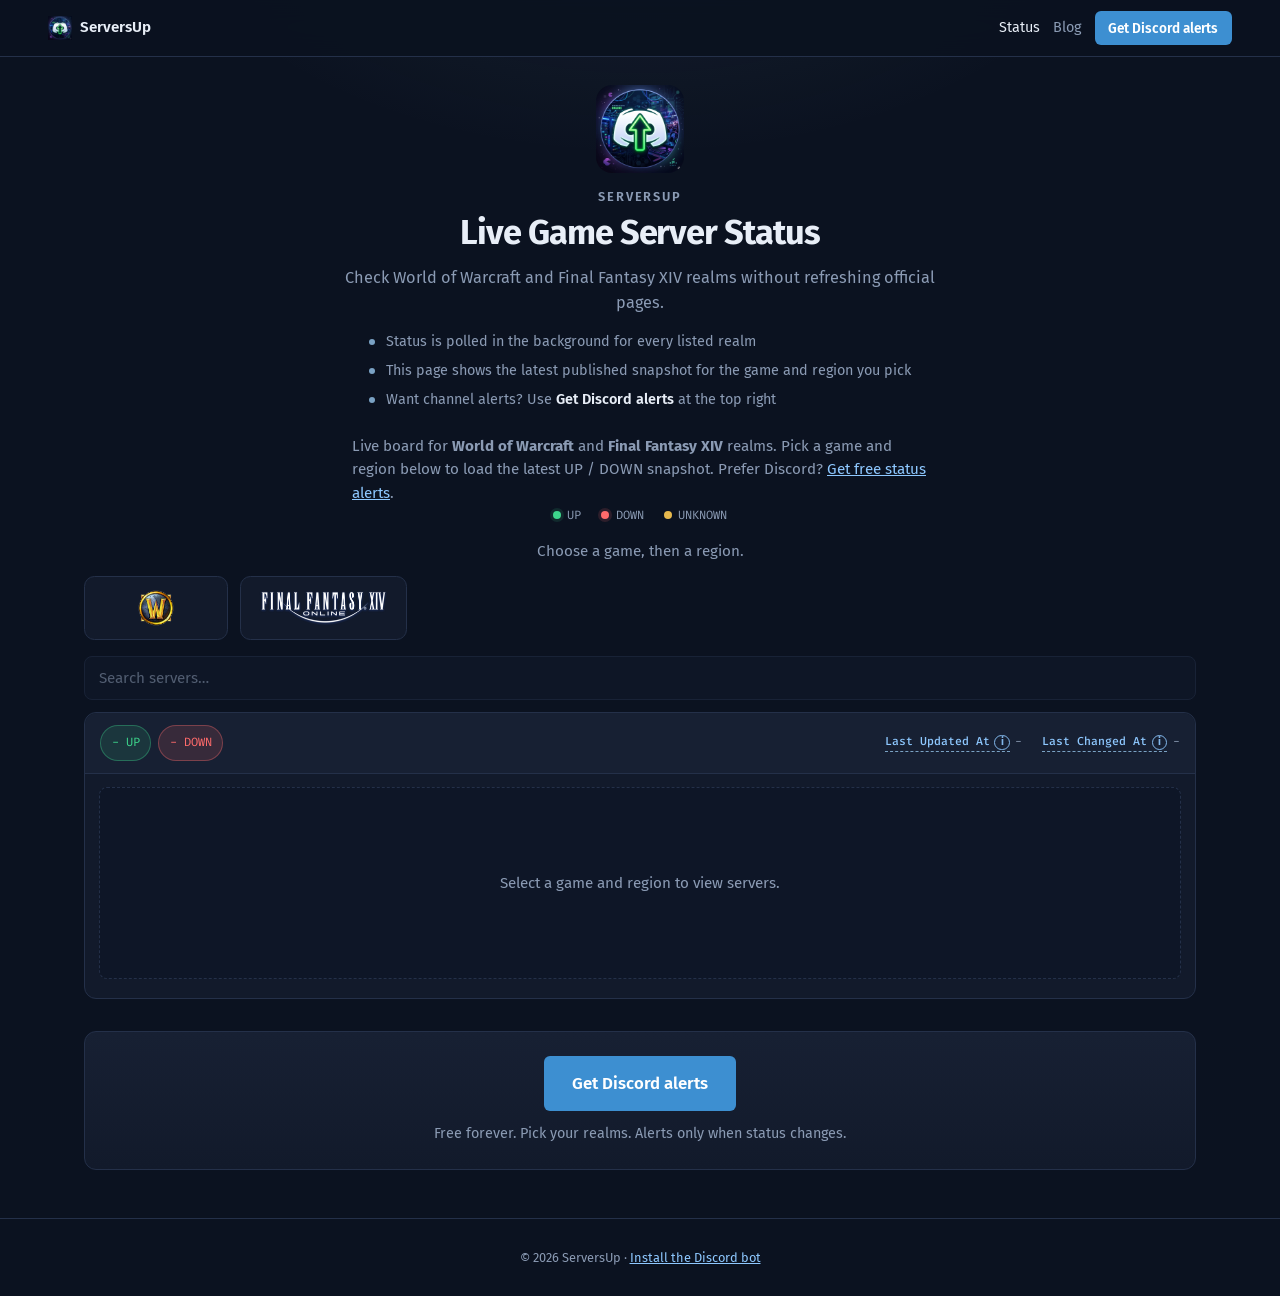
==== commit 2ce25d2f: "Tighten Install Funnel CTAs And Soft Proof. Rename nav and home CTAs to Get Discord alerts, repeat A" ====
--- a/index.html
+++ b/index.html
@@ -46,7 +46,12 @@
           "logo": {
             "@type": "ImageObject",
             "url": "https://serversup.armasn.dev/assets/serversup-logo.png"
-          }
+          },
+          "sameAs": [
+            "https://github.com/ServersUp",
+            "https://github.com/ServersUp/servers-up-website",
+            "https://ko-fi.com/R6R71Z1SRN"
+          ]
         },
         {
           "@type": "WebSite",
@@ -72,7 +77,7 @@
         <div class="nav-links">
           <a class="nav-link is-current" href="/" aria-current="page">Status</a>
           <a class="nav-link" href="/blog/">Blog</a>
-          <a class="btn-cta btn-cta--sm" href="/install/">Installation instructions</a>
+          <a class="btn-cta btn-cta--sm" href="/install/">Get Discord alerts</a>
         </div>
       </nav>
     </header>
@@ -95,7 +100,7 @@
         <ul class="status-hero__points" aria-label="How this page works">
           <li>Status is polled in the background for every listed realm</li>
           <li>This page shows the latest published snapshot for the game and region you pick</li>
-          <li>Want channel alerts? Open <strong>Installation instructions</strong> at the top right</li>
+          <li>Want channel alerts? Use <strong>Get Discord alerts</strong> at the top right</li>
         </ul>
       </header>
 
@@ -226,8 +231,8 @@
       </div>
 
       <div class="status-cta">
-        <a class="btn-cta btn-cta--lg" href="/install/">Installation instructions</a>
-        <p class="status-cta__hint">How to add the bot and subscribe to realm alerts.</p>
+        <a class="btn-cta btn-cta--lg" href="/install/">Get Discord alerts</a>
+        <p class="status-cta__hint">Free forever. Pick your realms. Alerts only when status changes.</p>
       </div>
     </main>
 
--- a/styles.css
+++ b/styles.css
@@ -1301,6 +1301,13 @@
   color: var(--muted);
 }
 
+.hero-proof {
+  margin: 0.5rem 0 0;
+  font-size: 0.92rem;
+  font-weight: 600;
+  color: var(--text);
+}
+
 .hero-games {
   display: flex;
   flex-wrap: wrap;
@@ -1653,6 +1660,77 @@
   text-decoration: none;
 }
 
+.breadcrumbs {
+  margin: 0 0 1.25rem;
+  font-size: 0.88rem;
+  color: var(--muted);
+}
+
+.breadcrumbs ol {
+  list-style: none;
+  margin: 0;
+  padding: 0;
+  display: flex;
+  flex-wrap: wrap;
+  align-items: center;
+  gap: 0.35rem 0.5rem;
+}
+
+.breadcrumbs li {
+  display: inline-flex;
+  align-items: center;
+  gap: 0.5rem;
+  margin: 0;
+  max-width: 100%;
+}
+
+.breadcrumbs li:not(:last-child)::after {
+  content: "/";
+  color: var(--border-strong);
+}
+
+.breadcrumbs a {
+  color: var(--muted);
+  text-decoration: none;
+}
+
+.breadcrumbs a:hover {
+  color: var(--link);
+  text-decoration: none;
+}
+
+.breadcrumbs [aria-current="page"] {
+  color: var(--text);
+  overflow: hidden;
+  text-overflow: ellipsis;
+  white-space: nowrap;
+  max-width: min(100%, 28rem);
+}
+
+.article .breadcrumbs {
+  margin-bottom: 1rem;
+}
+
+.install-cta-after-faq {
+  display: flex;
+  flex-wrap: wrap;
+  align-items: center;
+  gap: 0.85rem 1.25rem;
+  margin: 0.25rem 0 2.5rem;
+  padding: 1.25rem 1.35rem;
+  border: 1px solid var(--border);
+  border-radius: 0.85rem;
+  background: linear-gradient(180deg, var(--bg-soft) 0%, var(--bg-elevated) 100%);
+}
+
+.install-cta-after-faq__hint {
+  margin: 0;
+  color: var(--muted);
+  font-size: 0.92rem;
+  line-height: 1.45;
+  max-width: 28rem;
+}
+
 @media (prefers-reduced-motion: reduce) {
   html {
     scroll-behavior: auto;
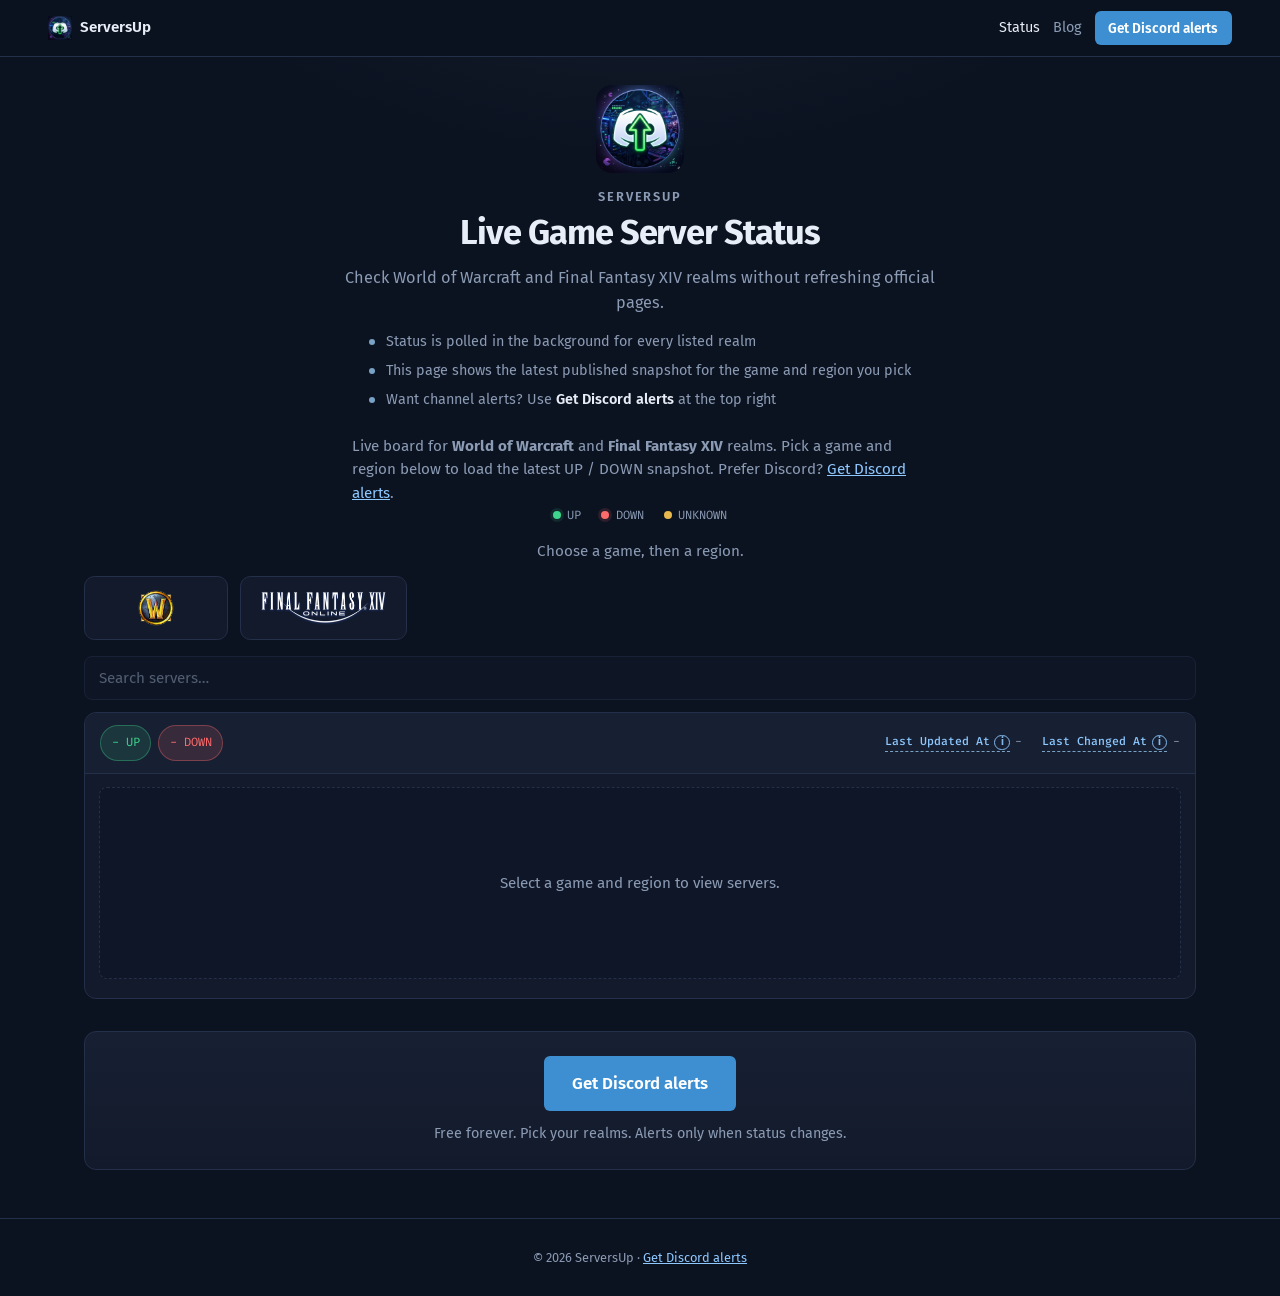
==== commit 58f68484: "Align CTA Copy, Add GA4 Events, And Soften Home Meta. Keep install/footer CTAs consistent, track Dis" ====
--- a/index.html
+++ b/index.html
@@ -10,9 +10,10 @@
       gtag("js", new Date());
       gtag("config", "G-ZQGB78C9LT");
     </script>
+    <script src="/analytics.js"></script>
     <meta
       name="description"
-      content="Live World of Warcraft and Final Fantasy XIV server status. UP/DOWN for every region and realm."
+      content="Live World of Warcraft and Final Fantasy XIV server status for every supported region and realm."
     />
     <meta name="google-site-verification" content="3O4IgP7ot535317-PgIAuTH9Vs6JbioPY5-s9xnembQ" />
     <link rel="canonical" href="https://serversup.armasn.dev/" />
@@ -21,7 +22,7 @@
     <meta property="og:title" content="ServersUp | Live Game Server Status" />
     <meta
       property="og:description"
-      content="Live World of Warcraft and Final Fantasy XIV server status. UP/DOWN for every region and realm."
+      content="Live World of Warcraft and Final Fantasy XIV server status for every supported region and realm."
     />
     <meta property="og:url" content="https://serversup.armasn.dev/" />
     <meta property="og:image" content="https://serversup.armasn.dev/assets/serversup-logo.png" />
@@ -29,7 +30,7 @@
     <meta name="twitter:title" content="ServersUp | Live Game Server Status" />
     <meta
       name="twitter:description"
-      content="Live World of Warcraft and Final Fantasy XIV server status. UP/DOWN for every region and realm."
+      content="Live World of Warcraft and Final Fantasy XIV server status for every supported region and realm."
     />
     <meta name="twitter:image" content="https://serversup.armasn.dev/assets/serversup-logo.png" />
     <link rel="icon" href="/assets/serversup-logo.png" type="image/png" />
@@ -108,14 +109,14 @@
         <p class="status-seo-fallback">
           ServersUp shows live game server status for World of Warcraft and Final Fantasy XIV across supported
           regions. Enable JavaScript to browse the interactive board, or
-          <a href="/install/">install the free Discord bot</a> for alerts when a realm you watch goes up or down.
+          <a href="/install/">Get Discord alerts</a> when a realm you watch goes up or down.
         </p>
       </noscript>
 
       <p class="status-seo-fallback">
         Live board for <strong>World of Warcraft</strong> and <strong>Final Fantasy XIV</strong> realms. Pick a
         game and region below to load the latest UP / DOWN snapshot. Prefer Discord?
-        <a href="/install/">Get free status alerts</a>.
+        <a href="/install/">Get Discord alerts</a>.
       </p>
 
       <div class="status-legend" aria-label="Status legend">
@@ -237,7 +238,7 @@
     </main>
 
     <footer class="site-footer">
-      <p>© <span id="year"></span> ServersUp · <a href="/install/">Install the Discord bot</a></p>
+      <p>© <span id="year"></span> ServersUp · <a href="/install/">Get Discord alerts</a></p>
     </footer>
 
     <script src="/status.js"></script>
--- a/styles.css
+++ b/styles.css
@@ -1723,12 +1723,13 @@
   background: linear-gradient(180deg, var(--bg-soft) 0%, var(--bg-elevated) 100%);
 }
 
-.install-cta-after-faq__hint {
+.doc .install-cta-after-faq__hint {
   margin: 0;
   color: var(--muted);
   font-size: 0.92rem;
-  line-height: 1.45;
+  line-height: 1.35;
   max-width: 28rem;
+  align-self: center;
 }
 
 @media (prefers-reduced-motion: reduce) {
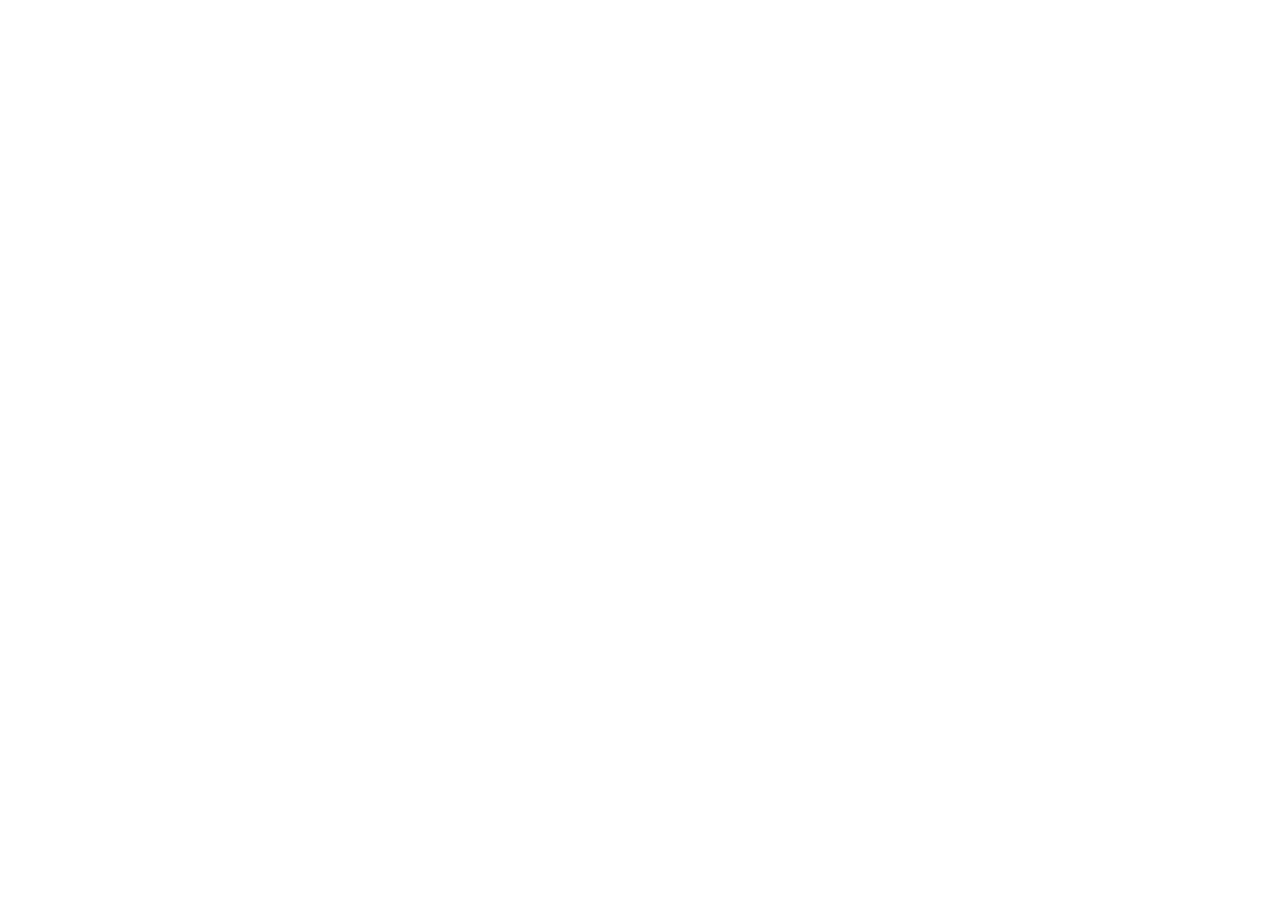
==== commit c379cb52: "Serve exact-path github.io redirects to armasn.dev. Replace the noindex stub with crawlable meta-ref" ====
--- a/index.html
+++ b/index.html
@@ -1,246 +1,13 @@
-<!doctype html>
-<html lang="en" class="page-status">
-  <head>
-    <meta charset="utf-8" />
-    <meta name="viewport" content="width=device-width, initial-scale=1" />
-    <script async src="https://www.googletagmanager.com/gtag/js?id=G-ZQGB78C9LT"></script>
-    <script>
-      window.dataLayer = window.dataLayer || [];
-      function gtag(){dataLayer.push(arguments);}
-      gtag("js", new Date());
-      gtag("config", "G-ZQGB78C9LT");
-    </script>
-    <script src="/analytics.js"></script>
-    <meta
-      name="description"
-      content="Live World of Warcraft and Final Fantasy XIV server status for every supported region and realm."
-    />
-    <meta name="google-site-verification" content="3O4IgP7ot535317-PgIAuTH9Vs6JbioPY5-s9xnembQ" />
-    <link rel="canonical" href="https://serversup.armasn.dev/" />
-    <title>ServersUp | Live Game Server Status</title>
-    <meta property="og:type" content="website" />
-    <meta property="og:title" content="ServersUp | Live Game Server Status" />
-    <meta
-      property="og:description"
-      content="Live World of Warcraft and Final Fantasy XIV server status for every supported region and realm."
-    />
-    <meta property="og:url" content="https://serversup.armasn.dev/" />
-    <meta property="og:image" content="https://serversup.armasn.dev/assets/serversup-logo.png" />
-    <meta name="twitter:card" content="summary" />
-    <meta name="twitter:title" content="ServersUp | Live Game Server Status" />
-    <meta
-      name="twitter:description"
-      content="Live World of Warcraft and Final Fantasy XIV server status for every supported region and realm."
-    />
-    <meta name="twitter:image" content="https://serversup.armasn.dev/assets/serversup-logo.png" />
-    <link rel="icon" href="/assets/serversup-logo.png" type="image/png" />
-    <link rel="stylesheet" href="/styles.css" />
-    <script type="application/ld+json">
-    {
-      "@context": "https://schema.org",
-      "@graph": [
-        {
-          "@type": "Organization",
-          "@id": "https://serversup.armasn.dev/#organization",
-          "name": "ServersUp",
-          "url": "https://serversup.armasn.dev/",
-          "logo": {
-            "@type": "ImageObject",
-            "url": "https://serversup.armasn.dev/assets/serversup-logo.png"
-          },
-          "sameAs": [
-            "https://github.com/ServersUp",
-            "https://github.com/ServersUp/servers-up-website",
-            "https://ko-fi.com/R6R71Z1SRN"
-          ]
-        },
-        {
-          "@type": "WebSite",
-          "@id": "https://serversup.armasn.dev/#website",
-          "name": "ServersUp",
-          "url": "https://serversup.armasn.dev/",
-          "description": "Live World of Warcraft and Final Fantasy XIV server status, plus free Discord alerts when a realm you watch changes.",
-          "publisher": { "@id": "https://serversup.armasn.dev/#organization" }
-        }
-      ]
-    }
-    </script>
-  </head>
-  <body>
-    <a class="skip-link" href="#status">Skip to status</a>
-
-    <header class="site-header">
-      <nav class="nav" aria-label="Primary">
-        <a class="brand" href="/">
-          <img src="/assets/serversup-logo.png" alt="" width="24" height="24" decoding="async" />
-          <span>ServersUp</span>
-        </a>
-        <div class="nav-links">
-          <a class="nav-link is-current" href="/" aria-current="page">Status</a>
-          <a class="nav-link" href="/blog/">Blog</a>
-          <a class="btn-cta btn-cta--sm" href="/install/">Get Discord alerts</a>
-        </div>
-      </nav>
-    </header>
-
-    <main class="status-page" id="status">
-      <header class="status-hero">
-        <img
-          class="status-hero__logo"
-          src="/assets/serversup-logo.png"
-          alt=""
-          width="88"
-          height="88"
-          decoding="async"
-        />
-        <p class="status-hero__brand">ServersUp</p>
-        <h1 class="status-hero__title">Live Game Server Status</h1>
-        <p class="status-hero__lede">
-          Check World of Warcraft and Final Fantasy XIV realms without refreshing official pages.
-        </p>
-        <ul class="status-hero__points" aria-label="How this page works">
-          <li>Status is polled in the background for every listed realm</li>
-          <li>This page shows the latest published snapshot for the game and region you pick</li>
-          <li>Want channel alerts? Use <strong>Get Discord alerts</strong> at the top right</li>
-        </ul>
-      </header>
-
-      <noscript>
-        <p class="status-seo-fallback">
-          ServersUp shows live game server status for World of Warcraft and Final Fantasy XIV across supported
-          regions. Enable JavaScript to browse the interactive board, or
-          <a href="/install/">Get Discord alerts</a> when a realm you watch goes up or down.
-        </p>
-      </noscript>
-
-      <p class="status-seo-fallback">
-        Live board for <strong>World of Warcraft</strong> and <strong>Final Fantasy XIV</strong> realms. Pick a
-        game and region below to load the latest UP / DOWN snapshot. Prefer Discord?
-        <a href="/install/">Get Discord alerts</a>.
-      </p>
-
-      <div class="status-legend" aria-label="Status legend">
-        <span class="status-legend__item"><span class="server-dot server-dot--up" aria-hidden="true"></span> UP</span>
-        <span class="status-legend__item"><span class="server-dot server-dot--down" aria-hidden="true"></span> DOWN</span>
-        <span class="status-legend__item"><span class="server-dot server-dot--unknown" aria-hidden="true"></span> UNKNOWN</span>
-      </div>
-
-      <p class="status-prompt" data-status-sub>Choose a game, then a region.</p>
-
-      <div class="status-pick" data-status-games role="tablist" aria-label="Game">
-        <button
-          type="button"
-          class="status-pick__btn"
-          data-pick-game="wow"
-          role="tab"
-          aria-selected="false"
-          aria-label="World of Warcraft"
-        >
-          <img
-            class="status-pick__logo"
-            src="/assets/wow-logo-small-transparent.png"
-            alt=""
-            width="120"
-            height="48"
-            decoding="async"
-          />
-        </button>
-        <button
-          type="button"
-          class="status-pick__btn"
-          data-pick-game="ffxiv"
-          role="tab"
-          aria-selected="false"
-          aria-label="Final Fantasy XIV"
-        >
-          <img
-            class="status-pick__logo status-pick__logo--wide"
-            src="/assets/ffxiv-logo-small-transparent.png"
-            alt=""
-            width="140"
-            height="48"
-            decoding="async"
-          />
-        </button>
-      </div>
-
-      <div class="status-pick status-pick--regions" data-status-regions hidden role="tablist" aria-label="Region"></div>
-
-      <div class="status-panel" data-status-panel>
-        <div class="status-toolbar">
-          <label class="sr-only" for="status-search">Search servers</label>
-          <input
-            id="status-search"
-            class="status-search"
-            type="search"
-            placeholder="Search servers…"
-            data-status-search
-            autocomplete="off"
-            disabled
-          />
-        </div>
-
-        <div class="server-panel">
-          <div class="status-summary" data-status-foot>
-            <div class="status-totals" data-status-totals aria-live="polite">
-              <span class="stat stat--up">- UP</span>
-              <span class="stat stat--down">- DOWN</span>
-            </div>
-            <div class="status-meta" data-status-meta aria-live="polite">
-              <div class="status-meta__line">
-                <button
-                  type="button"
-                  class="status-meta__label status-meta__label--hint"
-                  data-tip="When this list was last automatically refreshed."
-                  aria-describedby="tip-updated"
-                >
-                  Last Updated At
-                  <span class="status-meta__info" aria-hidden="true">i</span>
-                </button>
-                <span data-meta-updated>-</span>
-                <span class="status-tip" id="tip-updated" role="tooltip">
-                  When this list was last automatically refreshed.
-                </span>
-              </div>
-              <div class="status-meta__line">
-                <button
-                  type="button"
-                  class="status-meta__label status-meta__label--hint"
-                  data-tip="When a server in this list went up or down most recently. Instantly updates when a server does go up or down."
-                  aria-describedby="tip-changed"
-                >
-                  Last Changed At
-                  <span class="status-meta__info" aria-hidden="true">i</span>
-                </button>
-                <span data-meta-changed>-</span>
-                <span class="status-tip" id="tip-changed" role="tooltip">
-                  When a server in this list went up or down most recently. Instantly updates when a server does go up or down.
-                </span>
-              </div>
-            </div>
-          </div>
-
-          <div class="server-grid" data-status-grid aria-live="polite">
-            <div class="server-placeholder" data-status-placeholder>
-              Select a game and region to view servers.
-            </div>
-          </div>
-        </div>
-
-        <p class="status-inline-msg status-inline-msg--error" data-status-error hidden></p>
-        <p class="status-inline-msg" data-status-loading hidden>Loading statuses…</p>
-      </div>
-
-      <div class="status-cta">
-        <a class="btn-cta btn-cta--lg" href="/install/">Get Discord alerts</a>
-        <p class="status-cta__hint">Free forever. Pick your realms. Alerts only when status changes.</p>
-      </div>
-    </main>
-
-    <footer class="site-footer">
-      <p>© <span id="year"></span> ServersUp · <a href="/install/">Get Discord alerts</a></p>
-    </footer>
-
-    <script src="/status.js"></script>
-  </body>
+<!DOCTYPE html>
+<html lang="en">
+<head>
+  <meta charset="UTF-8" />
+  <meta name="viewport" content="width=device-width, initial-scale=1" />
+  <meta http-equiv="refresh" content="0; url=https://serversup.armasn.dev/" />
+  <link rel="canonical" href="https://serversup.armasn.dev/" />
+  <title>Moved Permanently</title>
+</head>
+<body>
+  <p>This page has moved to <a href="https://serversup.armasn.dev/">https://serversup.armasn.dev/</a>.</p>
+</body>
 </html>
